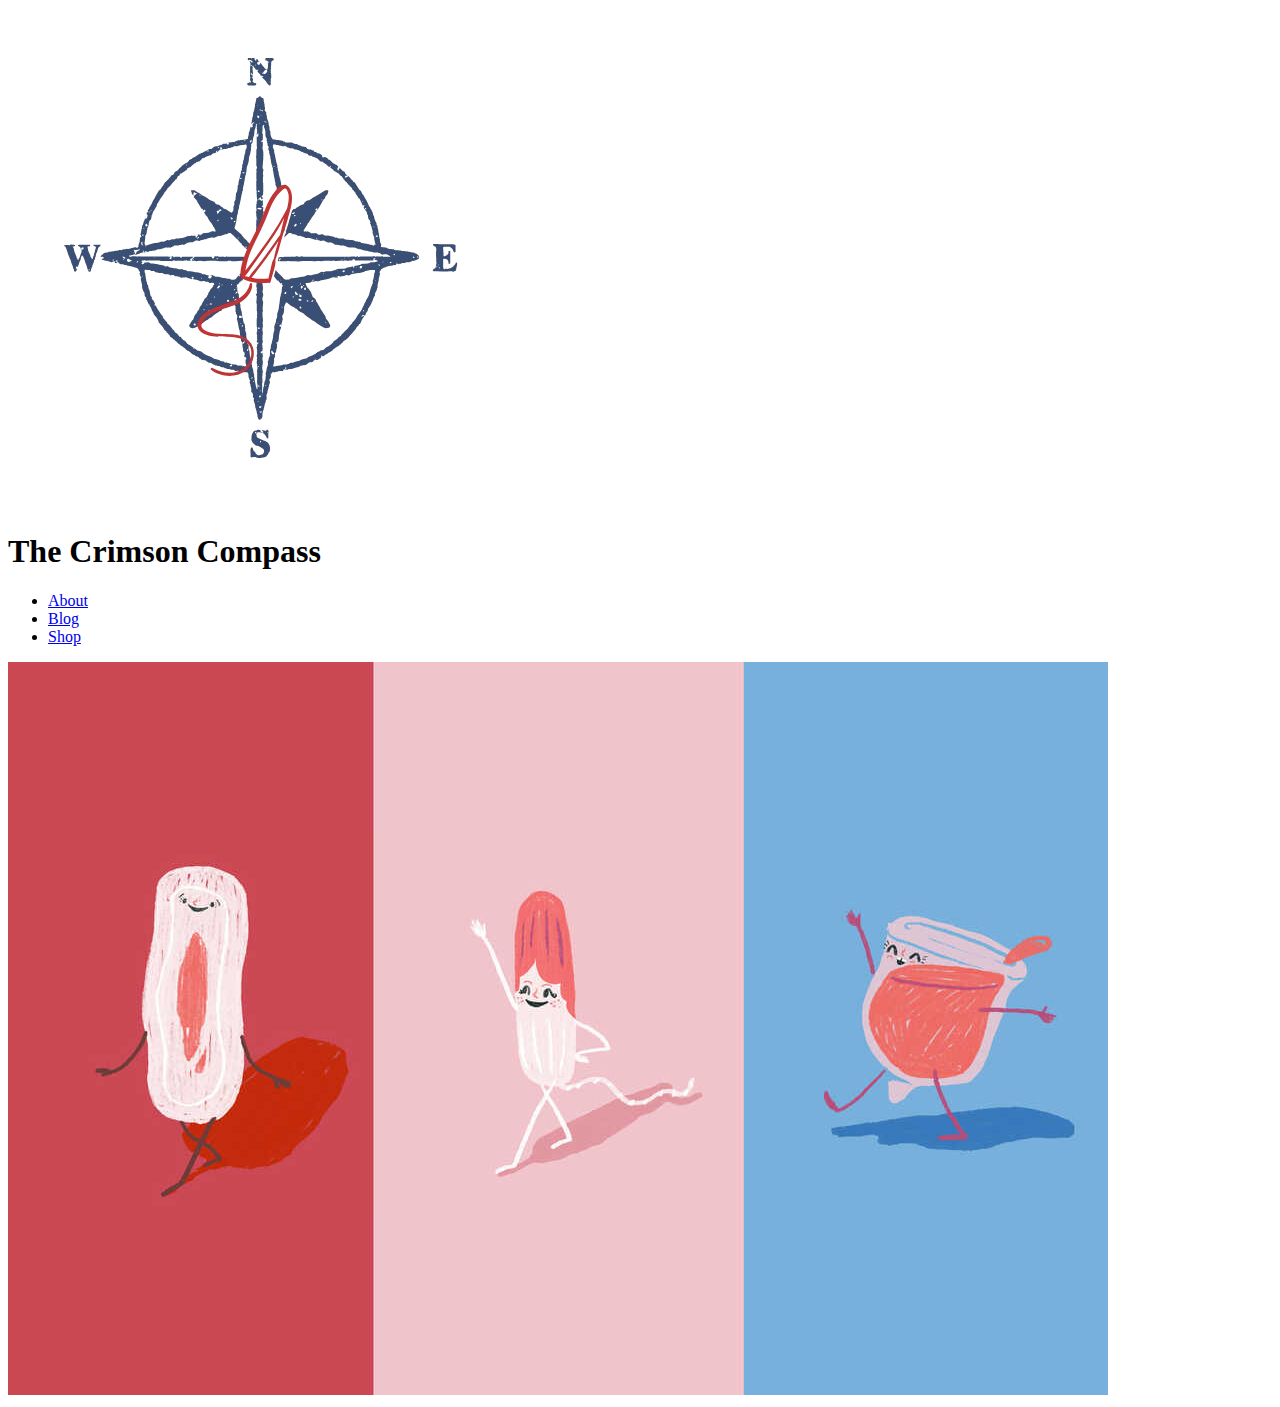
==== index.html @ b9d292fc "Update index.html" ====
<!DOCTYPE html>
<html lang="en">
<head>
    <meta charset="UTF-8">
    <meta name="viewport" content="width=device-width, initial-scale=1.0">
    <title> The Crimson Compass</title>
    <link rel="stylesheet" href="style.css">
</head>
<body>
    <header>
        <div class="logo">
            <img src="logo.png" alt="Compass Logo">
            <h1>The Crimson Compass</h1>
        </div>
        <nav>
            <ul>
                <li><a href="home.html">About</a></li>
                <li><a href="blog.html">Blog</a></li>
                <li><a href="products.html">Shop</a></li>
            </ul>
        </nav>
    </header>

    <main>
        <section class="full-image">
            <img src="header-background.jpg" alt="Homepage Image">
        </section>
    </main>
</body>
</html>
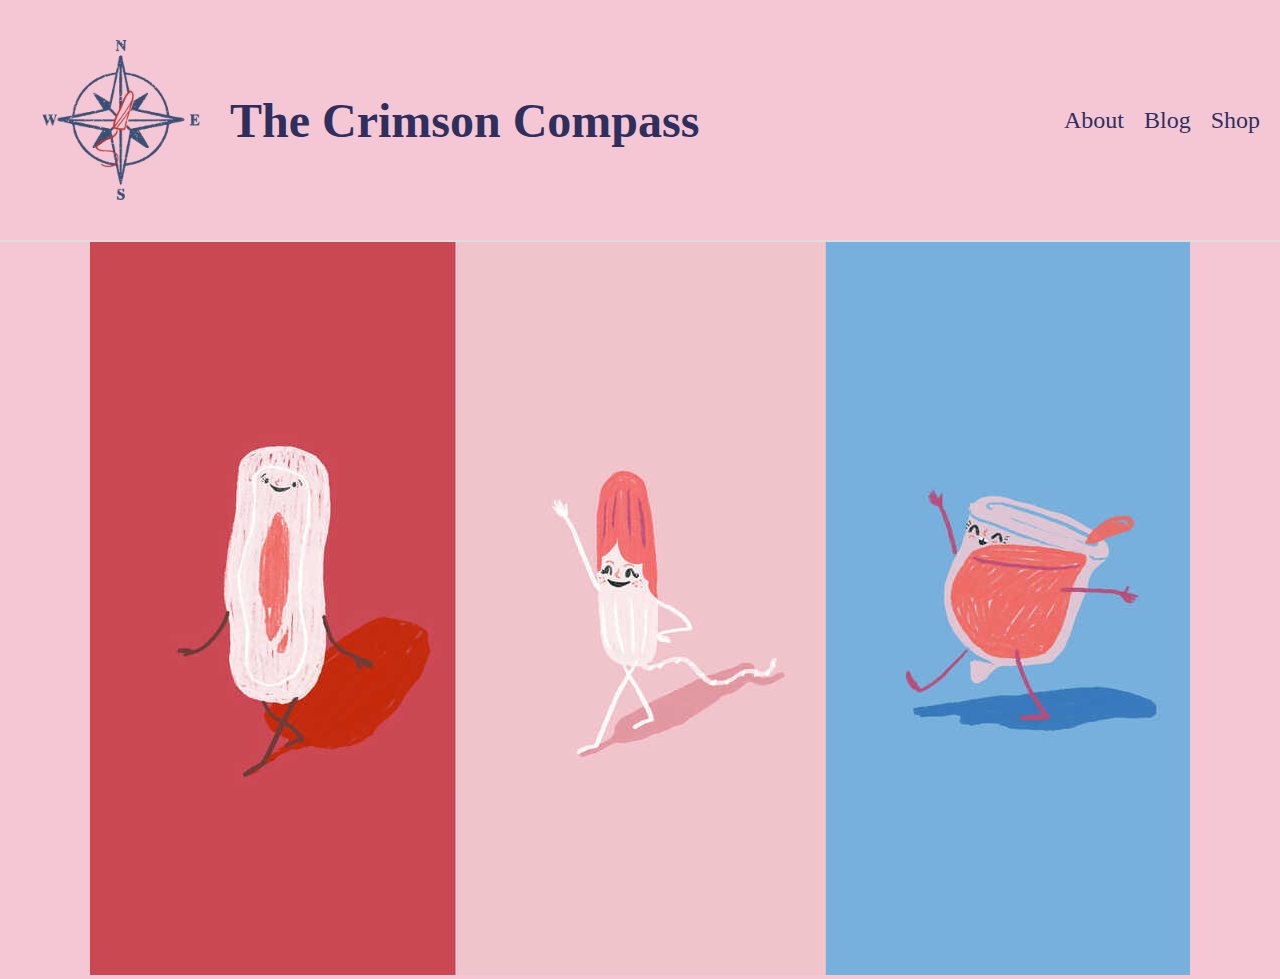
==== commit ea74ed4f: "Update index.html" ====
--- a/index.html
+++ b/index.html
@@ -4,17 +4,17 @@
     <meta charset="UTF-8">
     <meta name="viewport" content="width=device-width, initial-scale=1.0">
     <title> The Crimson Compass</title>
-    <link rel="stylesheet" href="style.css">
+    <link rel="stylesheet" href="styles.css">
 </head>
 <body>
     <header>
         <div class="logo">
-            <img src="logo.png" alt="Compass Logo">
+            <img src="img/logo.png" alt="Compass Logo">
             <h1>The Crimson Compass</h1>
         </div>
         <nav>
             <ul>
-                <li><a href="home.html">About</a></li>
+                <li><a href="index.html">About</a></li>
                 <li><a href="blog.html">Blog</a></li>
                 <li><a href="products.html">Shop</a></li>
             </ul>
@@ -23,8 +23,9 @@
 
     <main>
         <section class="full-image">
-            <img src="header-background.jpg" alt="Homepage Image">
+            <img src="img/header-background.jpg" alt="Homepage Image">
         </section>
     </main>
 </body>
 </html>
+
--- a/styles.css
+++ b/styles.css
@@ -0,0 +1,417 @@
+/* General Reset */
+* {
+    margin: 0;
+    padding: 0;
+    box-sizing: border-box;
+}
+
+body {
+    font-family: 'Georgia', serif;
+    background-color: #f5c7d5;
+    color: #2f2f5e;
+}
+
+header {
+    display: flex;
+    justify-content: space-between;
+    align-items: center;
+    padding: 20px;
+    border-bottom: 2px solid #ddd;
+}
+
+.logo {
+    display: flex;
+    align-items: center;
+}
+
+.logo img {
+    width: 200px;
+    margin-right: 10px;
+}
+
+h1 {
+    font-size: 3rem;
+    font-weight: bold;
+}
+
+nav ul {
+    list-style: none;
+    display: flex;
+    gap: 20px;
+}
+
+nav a {
+    text-decoration: none;
+    font-size: 1.5rem;
+    color: #2f2f5e;
+}
+
+.headerimg {
+    display: flex;
+    justify-content: center;
+    gap: 10px;
+    margin: 40px auto;
+}
+
+.illustration {
+    width: 150px;
+    height: 300px;
+    background-size: cover;
+    border-radius: 10px;
+}
+
+.red {
+    background-color: #b74141;
+}
+
+.pink {
+    background-color: #f5c7d5;
+}
+
+.blue {
+    background-color: #82a4d7;
+}
+
+/* shop */
+* {
+    margin: 0;
+    padding: 0;
+    box-sizing: border-box;
+}
+
+body {
+    font-family: 'Georgia', serif;
+    background-color: #f5c7d5;
+    color: #2f2f5e;
+    text-align: center;
+}
+
+header {
+    display: flex;
+    justify-content: space-between;
+    align-items: center;
+    padding: 20px;
+    border-bottom: 2px solid #ddd;
+}
+
+h1 {
+    font-size: 3rem;
+    font-weight: bold;
+}
+
+nav ul {
+    list-style: none;
+    display: flex;
+    gap: 20px;
+}
+
+nav a {
+    text-decoration: none;
+    font-size: 1.5rem;
+    color: #2f2f5e;
+}
+
+.product-intro h2 {
+    font-size: 2rem;
+    margin: 20px 0;
+}
+
+.products {
+    display: flex;
+    justify-content: center;
+    flex-wrap: wrap;
+    gap: 20px;
+    margin: 20px auto;
+    max-width: 800px;
+}
+
+.product {
+    padding: 10px 20px;
+    border-radius: 20px;
+    color: white;
+    font-weight: bold;
+    font-size: 1.2rem;
+    cursor: pointer;
+}
+
+.product.blue {
+    background-color: #82a4d7;
+}
+
+.product.red {
+    background-color: #b74141;
+}
+
+/* General Reset */
+* {
+    margin: 0;
+    padding: 0;
+    box-sizing: border-box;
+}
+
+body {
+    font-family: 'Georgia', serif;
+    background-color: #f5c7d5;
+    color: #2f2f5e;
+    text-align: center;
+}
+
+header {
+    display: flex;
+    justify-content: space-between;
+    align-items: center;
+    padding: 20px;
+    border-bottom: 2px solid #ddd;
+}
+
+h1 {
+    font-size: 3rem;
+    font-weight: bold;
+}
+
+nav ul {
+    list-style: none;
+    display: flex;
+    gap: 20px;
+}
+
+nav a {
+    text-decoration: none;
+    font-size: 1.5rem;
+    color: #2f2f5e;
+}
+
+.blog-section {
+    display: flex;
+    justify-content: center;
+    gap: 30px;
+    margin: 50px 20px;
+    flex-wrap: wrap;
+}
+
+.blog-card {
+    background-color: #b74141;
+    border-radius: 15px;
+    color: #fff;
+    max-width: 400px;
+    text-align: left;
+    overflow: hidden;
+    box-shadow: 0 4px 6px rgba(0, 0, 0, 0.1);
+}
+
+.blog-card img {
+    width: 100%;
+    height:350px;
+    object-fit: cover;
+}
+
+.blog-content {
+    padding: 20px;
+}
+
+.blog-content h3 {
+    margin-bottom: 10px;
+    font-size: 1.5rem;
+}
+
+.blog-content p {
+    font-size: 1rem;
+    margin-bottom: 20px;
+    line-height: 1.5;
+}
+
+.read-more {
+    background-color: #f5c7d5;
+    color: #2f2f5e;
+    border: none;
+    padding: 10px 20px;
+    font-size: 1rem;
+    cursor: pointer;
+    border-radius: 25px;
+    text-align: center;
+}
+
+.read-more:hover {
+    background-color: #d19baf;
+}
+
+
+/*shopping*/
+
+* {
+    margin: 0;
+    padding: 0;
+    box-sizing: border-box;
+}
+
+h1 {
+    text-align: center;
+    margin: 1rem 0;
+}
+
+.body {
+    width: 100%;
+    display: flex;
+    padding-top: 2rem;
+    justify-content: space-evenly;
+    align-items: flex-start;
+}
+
+.product-card {
+    border-radius: 1rem;
+    border: 1px solid gray;
+    padding: 1rem;
+    margin: 0.5rem;
+    display: flex;
+    flex-direction: column;
+    justify-content: center;
+    align-items: center;
+    width: 45%;
+    text-align: center;
+}
+
+.container{
+    padding: 0 1rem 0 2rem;
+}
+.heading{
+    text-align: center;
+    font-size: 1.3rem;
+    padding: 0;
+    margin: 0;
+    margin-bottom: 1rem;
+}
+
+button {
+    background-color: #82a4d7;
+    color: rgb(60, 60, 60);
+    padding: 0.6rem 1rem;
+    border: none;
+    border-radius: 0.6rem;
+    cursor: pointer;
+    margin: 0.6rem;
+    transition: 0.1s ease-in-out;
+    font-weight: 600;
+    font-size: 0.9rem;
+}
+
+button:hover {
+    background-color: #b74141;
+    transform: translateY(2px);
+}
+
+.result {
+    display: flex;
+    flex-wrap: wrap;
+}
+
+.cart {
+    min-width: 40%;
+    padding-right: 1rem;
+}
+
+.cart-header {
+    display: flex;
+    justify-content: space-between;
+}
+
+hr {
+    color: gray;
+    margin: 0.5rem 0;
+}
+
+.cart-items {
+    margin: 1rem 0;
+}
+
+.cart-item {
+    display: flex;
+    justify-content: space-between;
+    align-items: center;
+    border-radius: 1rem;
+    border: 1px solid rgb(203, 203, 203);
+    padding: 0rem 1rem;
+    margin: 0.3rem 0;
+}
+.cart-detail{
+  display: flex;
+  align-items: center;
+  width: 60%;
+  justify-content: space-between;
+}
+
+.mid {
+    display: flex;
+    align-items: center;
+}
+
+.mid button {
+    font-size: 2rem;
+    font-weight: 600;
+    padding: 0;
+    background-color: white;
+    color: gray;
+}
+
+.mid p {
+    padding: 0.3rem 0.5rem;
+    background-color: rgb(203, 203, 203);
+    border-radius: 0.3rem;
+    margin: 0 0.5rem;
+}
+
+.buy-btn {
+    width: 100%;
+    padding: 0.8rem 0;
+    margin: 0;
+    margin-top: 1.5rem;
+    border-radius: 0.2rem;
+}
+
+.footer{
+    text-align: center;
+    padding: 3rem 0 1rem 0;
+}
+
+
+@media screen and (max-width: 1150px) {
+    .product-card {
+        width: 100%;
+    }
+
+    .result {
+        display: flex;
+        flex-wrap: wrap;
+    }
+
+    .cart {
+        min-width: 50%;
+    }
+}
+
+@media screen and (max-width: 850px) {
+    .body {
+        display: flex;
+        flex-direction: column;
+        align-items: center;
+        justify-content: center;
+    }
+
+    .container {
+        width: 100%;
+        padding: 2rem;
+    }
+
+    .cart {
+        padding: 2rem;
+        width: 100%;
+    }
+}
+
+  
+  .product-image {
+    max-width: 100%;
+    height: 200px;
+    border-bottom: 2px solid #d19baf;
+    margin-bottom: 10px;
+  }
+  
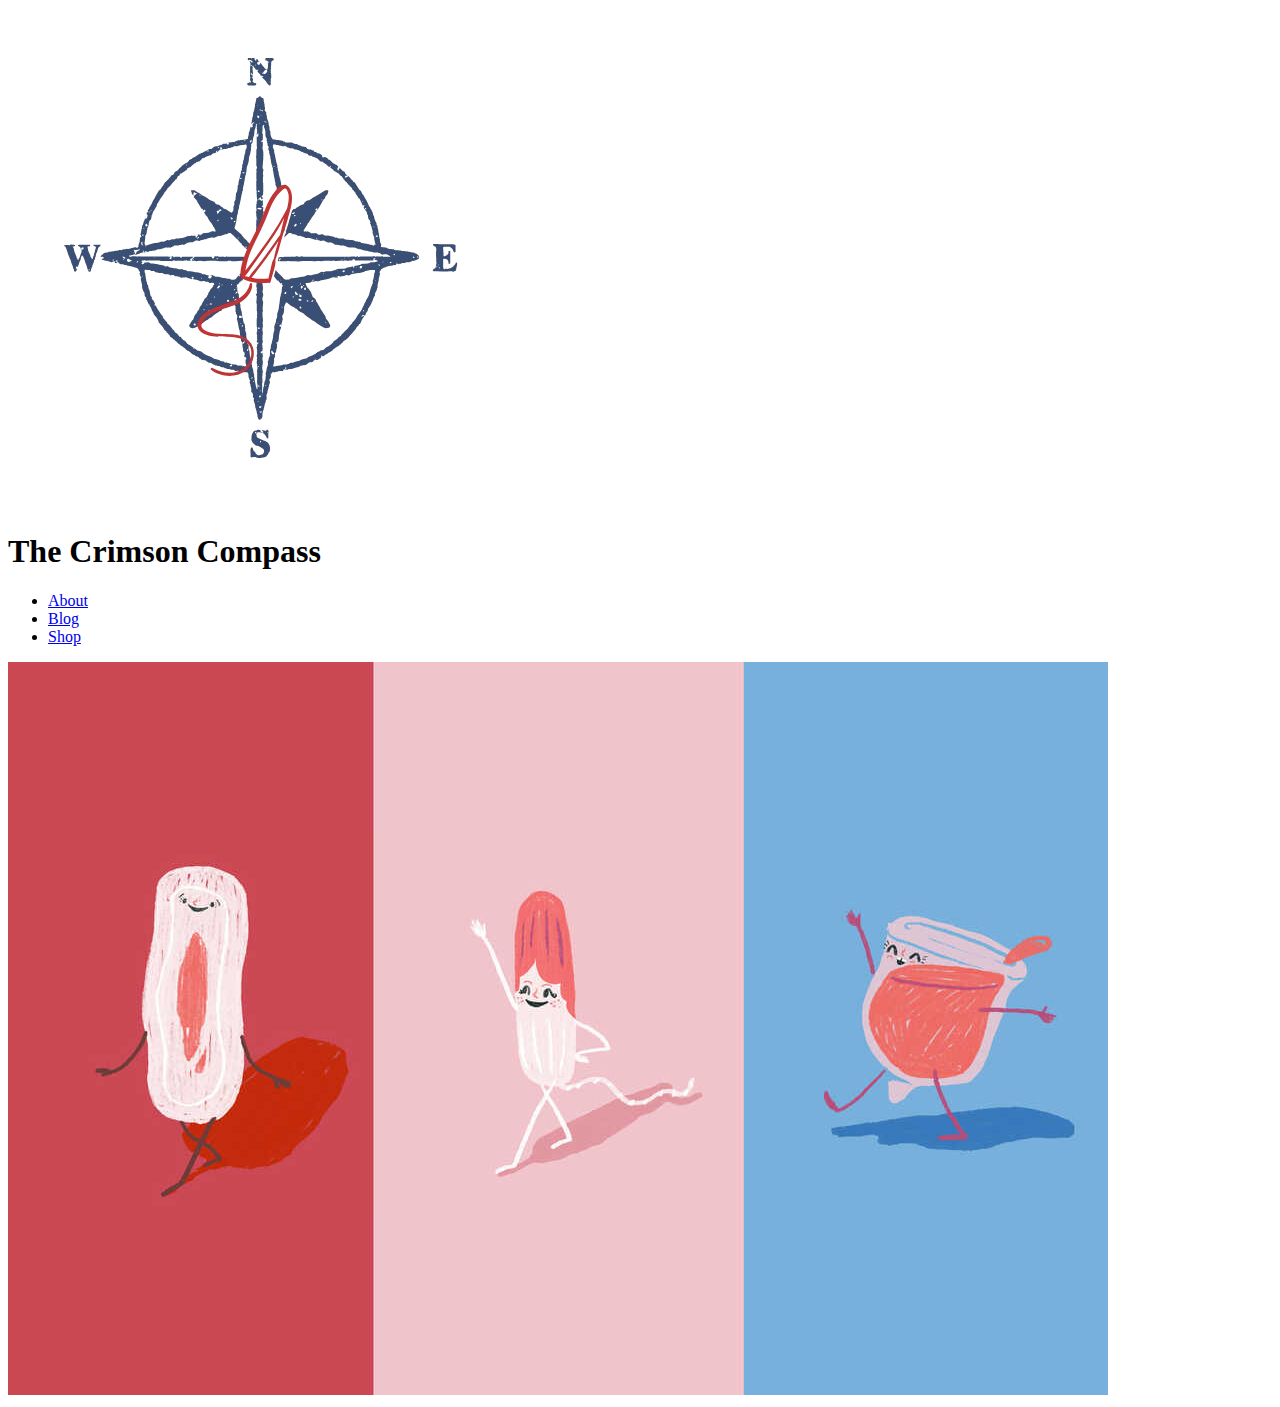
==== commit 4c334ad0: "Update index.html" ====
--- a/index.html
+++ b/index.html
@@ -4,7 +4,7 @@
     <meta charset="UTF-8">
     <meta name="viewport" content="width=device-width, initial-scale=1.0">
     <title> The Crimson Compass</title>
-    <link rel="stylesheet" href="styles.css">
+    <link rel="stylesheet" href="style.css">
 </head>
 <body>
     <header>
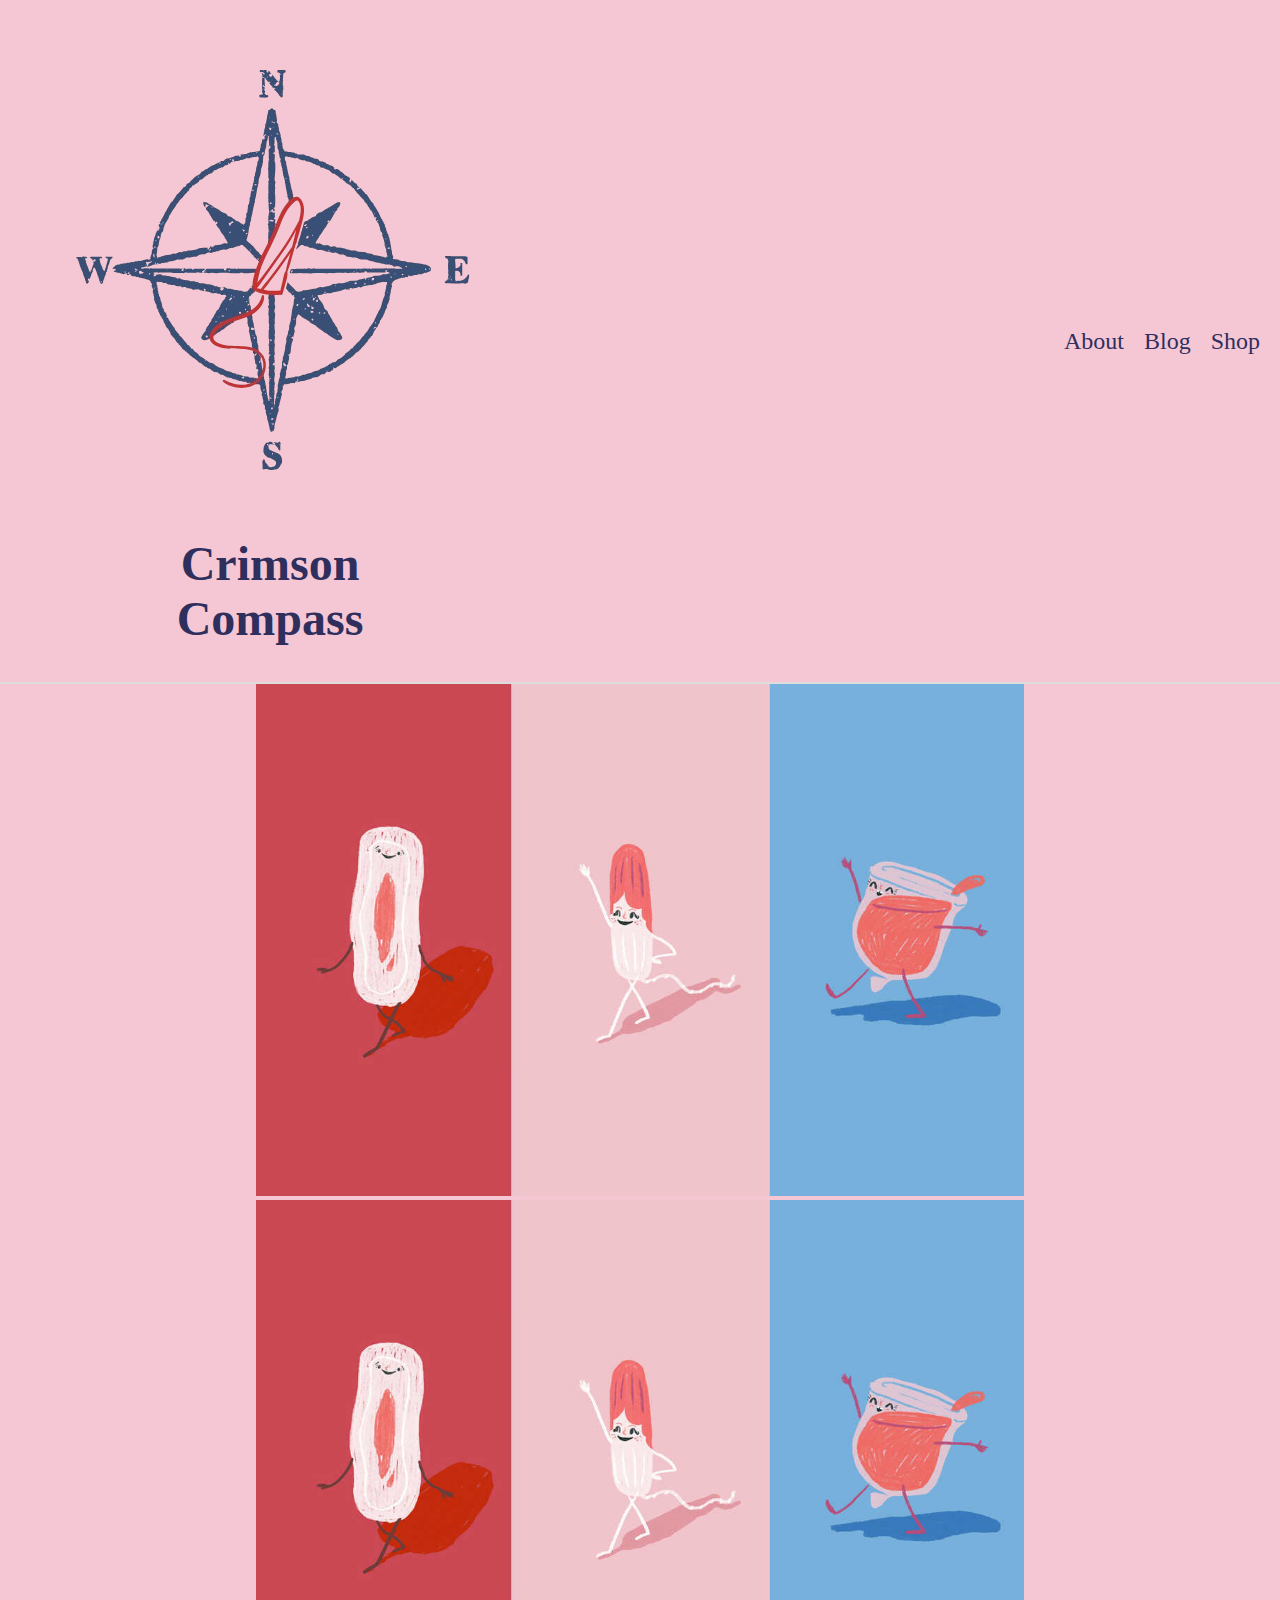
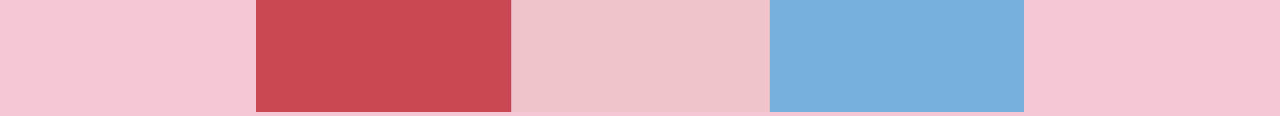
==== commit e5b5ea2f: "Update index.html" ====
--- a/index.html
+++ b/index.html
@@ -1,31 +1,38 @@
 <!DOCTYPE html>
 <html lang="en">
-<head>
-    <meta charset="UTF-8">
-    <meta name="viewport" content="width=device-width, initial-scale=1.0">
-    <title> The Crimson Compass</title>
-    <link rel="stylesheet" href="style.css">
-</head>
-<body>
-    <header>
-        <div class="logo">
-            <img src="img/logo.png" alt="Compass Logo">
-            <h1>The Crimson Compass</h1>
+
+    <head>
+        <meta charset="UTF-8" />
+        <meta name="viewport" content="width=device-width, initial-scale=1.0" />
+        <link rel="stylesheet" href="styles.css">
+        <title>The Crimson Compass</title>
+    </head>
+
+    <body>
+        <header class="header">
+            <div class="logo-container">
+                <a href="home.html">
+                    <img src="img/logo.png" alt="Compass Logo" class="logo">
+                </a>
+                <h1 class="site-title">Crimson <br> Compass</span></h1>
+            </div>
+
+            <nav class="navigation">
+                <ul>
+                    <li><a href="about.html">About</a></li>
+                    <li><a href="blog.html">Blog</a></li>
+                    <li><a href="products.html">Shop</a></li>
+                </ul>
+            </nav>
+        </header>
+
+        <main>
+        <div class="column1"></div>
+        <div class="column2">
+            <img src="img/header-background.jpg" alt="header-background" width="60%">
+            <img src="img/header-background.jpg" alt="header-background" width="60%">
         </div>
-        <nav>
-            <ul>
-                <li><a href="index.html">About</a></li>
-                <li><a href="blog.html">Blog</a></li>
-                <li><a href="products.html">Shop</a></li>
-            </ul>
-        </nav>
-    </header>
-
-    <main>
-        <section class="full-image">
-            <img src="img/header-background.jpg" alt="Homepage Image">
-        </section>
-    </main>
-</body>
+        <div class="column3"></div>
+        </main>
+    </body>
 </html>
-
--- a/styles.css
+++ b/styles.css
@@ -0,0 +1,417 @@
+/* General Reset */
+* {
+    margin: 0;
+    padding: 0;
+    box-sizing: border-box;
+}
+
+body {
+    font-family: 'Georgia', serif;
+    background-color: #f5c7d5;
+    color: #2f2f5e;
+}
+
+header {
+    display: flex;
+    justify-content: space-between;
+    align-items: center;
+    padding: 20px;
+    border-bottom: 2px solid #ddd;
+}
+
+.logo {
+    display: flex;
+    align-items: center;
+}
+
+.logo img {
+    width: 200px;
+    margin-right: 10px;
+}
+
+h1 {
+    font-size: 3rem;
+    font-weight: bold;
+}
+
+nav ul {
+    list-style: none;
+    display: flex;
+    gap: 20px;
+}
+
+nav a {
+    text-decoration: none;
+    font-size: 1.5rem;
+    color: #2f2f5e;
+}
+
+.headerimg {
+    display: flex;
+    justify-content: center;
+    gap: 10px;
+    margin: 40px auto;
+}
+
+.illustration {
+    width: 150px;
+    height: 300px;
+    background-size: cover;
+    border-radius: 10px;
+}
+
+.red {
+    background-color: #b74141;
+}
+
+.pink {
+    background-color: #f5c7d5;
+}
+
+.blue {
+    background-color: #82a4d7;
+}
+
+/* shop */
+* {
+    margin: 0;
+    padding: 0;
+    box-sizing: border-box;
+}
+
+body {
+    font-family: 'Georgia', serif;
+    background-color: #f5c7d5;
+    color: #2f2f5e;
+    text-align: center;
+}
+
+header {
+    display: flex;
+    justify-content: space-between;
+    align-items: center;
+    padding: 20px;
+    border-bottom: 2px solid #ddd;
+}
+
+h1 {
+    font-size: 3rem;
+    font-weight: bold;
+}
+
+nav ul {
+    list-style: none;
+    display: flex;
+    gap: 20px;
+}
+
+nav a {
+    text-decoration: none;
+    font-size: 1.5rem;
+    color: #2f2f5e;
+}
+
+.product-intro h2 {
+    font-size: 2rem;
+    margin: 20px 0;
+}
+
+.products {
+    display: flex;
+    justify-content: center;
+    flex-wrap: wrap;
+    gap: 20px;
+    margin: 20px auto;
+    max-width: 800px;
+}
+
+.product {
+    padding: 10px 20px;
+    border-radius: 20px;
+    color: white;
+    font-weight: bold;
+    font-size: 1.2rem;
+    cursor: pointer;
+}
+
+.product.blue {
+    background-color: #82a4d7;
+}
+
+.product.red {
+    background-color: #b74141;
+}
+
+/* General Reset */
+* {
+    margin: 0;
+    padding: 0;
+    box-sizing: border-box;
+}
+
+body {
+    font-family: 'Georgia', serif;
+    background-color: #f5c7d5;
+    color: #2f2f5e;
+    text-align: center;
+}
+
+header {
+    display: flex;
+    justify-content: space-between;
+    align-items: center;
+    padding: 20px;
+    border-bottom: 2px solid #ddd;
+}
+
+h1 {
+    font-size: 3rem;
+    font-weight: bold;
+}
+
+nav ul {
+    list-style: none;
+    display: flex;
+    gap: 20px;
+}
+
+nav a {
+    text-decoration: none;
+    font-size: 1.5rem;
+    color: #2f2f5e;
+}
+
+.blog-section {
+    display: flex;
+    justify-content: center;
+    gap: 30px;
+    margin: 50px 20px;
+    flex-wrap: wrap;
+}
+
+.blog-card {
+    background-color: #b74141;
+    border-radius: 15px;
+    color: #fff;
+    max-width: 400px;
+    text-align: left;
+    overflow: hidden;
+    box-shadow: 0 4px 6px rgba(0, 0, 0, 0.1);
+}
+
+.blog-card img {
+    width: 100%;
+    height:350px;
+    object-fit: cover;
+}
+
+.blog-content {
+    padding: 20px;
+}
+
+.blog-content h3 {
+    margin-bottom: 10px;
+    font-size: 1.5rem;
+}
+
+.blog-content p {
+    font-size: 1rem;
+    margin-bottom: 20px;
+    line-height: 1.5;
+}
+
+.read-more {
+    background-color: #f5c7d5;
+    color: #2f2f5e;
+    border: none;
+    padding: 10px 20px;
+    font-size: 1rem;
+    cursor: pointer;
+    border-radius: 25px;
+    text-align: center;
+}
+
+.read-more:hover {
+    background-color: #d19baf;
+}
+
+
+/*shopping*/
+
+* {
+    margin: 0;
+    padding: 0;
+    box-sizing: border-box;
+}
+
+h1 {
+    text-align: center;
+    margin: 1rem 0;
+}
+
+.body {
+    width: 100%;
+    display: flex;
+    padding-top: 2rem;
+    justify-content: space-evenly;
+    align-items: flex-start;
+}
+
+.product-card {
+    border-radius: 1rem;
+    border: 1px solid gray;
+    padding: 1rem;
+    margin: 0.5rem;
+    display: flex;
+    flex-direction: column;
+    justify-content: center;
+    align-items: center;
+    width: 45%;
+    text-align: center;
+}
+
+.container{
+    padding: 0 1rem 0 2rem;
+}
+.heading{
+    text-align: center;
+    font-size: 1.3rem;
+    padding: 0;
+    margin: 0;
+    margin-bottom: 1rem;
+}
+
+button {
+    background-color: #82a4d7;
+    color: rgb(60, 60, 60);
+    padding: 0.6rem 1rem;
+    border: none;
+    border-radius: 0.6rem;
+    cursor: pointer;
+    margin: 0.6rem;
+    transition: 0.1s ease-in-out;
+    font-weight: 600;
+    font-size: 0.9rem;
+}
+
+button:hover {
+    background-color: #b74141;
+    transform: translateY(2px);
+}
+
+.result {
+    display: flex;
+    flex-wrap: wrap;
+}
+
+.cart {
+    min-width: 40%;
+    padding-right: 1rem;
+}
+
+.cart-header {
+    display: flex;
+    justify-content: space-between;
+}
+
+hr {
+    color: gray;
+    margin: 0.5rem 0;
+}
+
+.cart-items {
+    margin: 1rem 0;
+}
+
+.cart-item {
+    display: flex;
+    justify-content: space-between;
+    align-items: center;
+    border-radius: 1rem;
+    border: 1px solid rgb(203, 203, 203);
+    padding: 0rem 1rem;
+    margin: 0.3rem 0;
+}
+.cart-detail{
+  display: flex;
+  align-items: center;
+  width: 60%;
+  justify-content: space-between;
+}
+
+.mid {
+    display: flex;
+    align-items: center;
+}
+
+.mid button {
+    font-size: 2rem;
+    font-weight: 600;
+    padding: 0;
+    background-color: white;
+    color: gray;
+}
+
+.mid p {
+    padding: 0.3rem 0.5rem;
+    background-color: rgb(203, 203, 203);
+    border-radius: 0.3rem;
+    margin: 0 0.5rem;
+}
+
+.buy-btn {
+    width: 100%;
+    padding: 0.8rem 0;
+    margin: 0;
+    margin-top: 1.5rem;
+    border-radius: 0.2rem;
+}
+
+.footer{
+    text-align: center;
+    padding: 3rem 0 1rem 0;
+}
+
+
+@media screen and (max-width: 1150px) {
+    .product-card {
+        width: 100%;
+    }
+
+    .result {
+        display: flex;
+        flex-wrap: wrap;
+    }
+
+    .cart {
+        min-width: 50%;
+    }
+}
+
+@media screen and (max-width: 850px) {
+    .body {
+        display: flex;
+        flex-direction: column;
+        align-items: center;
+        justify-content: center;
+    }
+
+    .container {
+        width: 100%;
+        padding: 2rem;
+    }
+
+    .cart {
+        padding: 2rem;
+        width: 100%;
+    }
+}
+
+  
+  .product-image {
+    max-width: 100%;
+    height: 200px;
+    border-bottom: 2px solid #d19baf;
+    margin-bottom: 10px;
+  }
+  
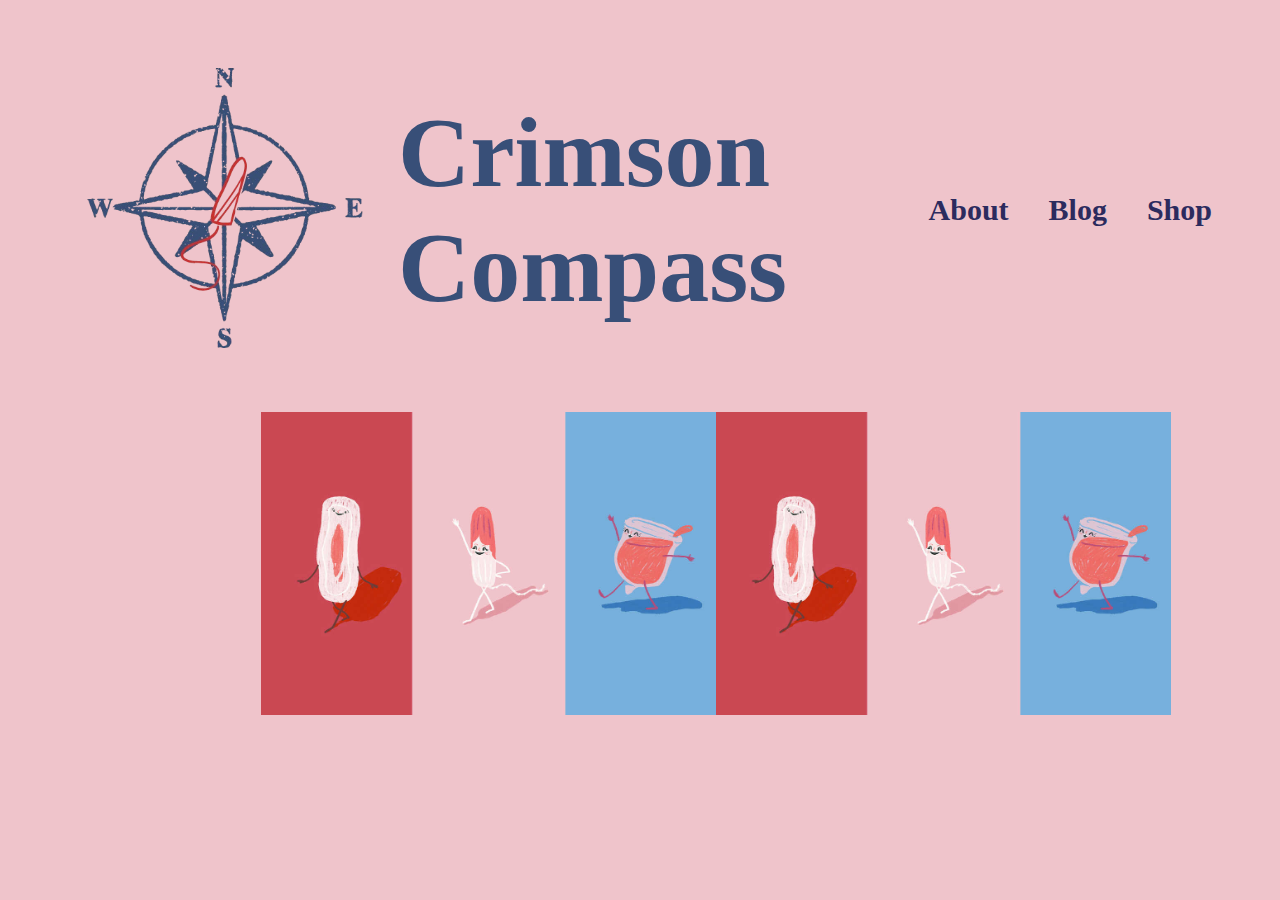
==== commit d51da48b: "Update index.html" ====
--- a/index.html
+++ b/index.html
@@ -11,7 +11,7 @@
     <body>
         <header class="header">
             <div class="logo-container">
-                <a href="home.html">
+                <a href="index.html">
                     <img src="img/logo.png" alt="Compass Logo" class="logo">
                 </a>
                 <h1 class="site-title">Crimson <br> Compass</span></h1>
--- a/styles.css
+++ b/styles.css
@@ -1,417 +1,119 @@
-/* General Reset */
-* {
-    margin: 0;
-    padding: 0;
-    box-sizing: border-box;
+@font-face 
+{
+    font-family: 'Sandler';
+    src: url('Sandler.otf') format('truetype');
 }
 
-body {
-    font-family: 'Georgia', serif;
-    background-color: #f5c7d5;
-    color: #2f2f5e;
+h1
+{
+    font-family: 'Sandler', Georgia; 
 }
 
-header {
+.header {
     display: flex;
     justify-content: space-between;
     align-items: center;
-    padding: 20px;
-    border-bottom: 2px solid #ddd;
+    padding: 20px 40px;
+  }
+
+main
+{
+    display: flex;
+    flex-wrap: wrap;
+    text-align: center;
 }
 
-.logo {
+.column1 
+{
+    width: 20%;
+}
+
+.column2 
+{
+    width: 60%;
+    display: inline-flex;
+}
+
+.column3 
+{
+    width: 20%;
+}
+
+body
+{
+    background-color: #EFC4CB;
+}
+  
+.logo 
+{
+    width: 350px;
+    height: auto;
+}
+  
+.logo-container 
+{
     display: flex;
     align-items: center;
 }
 
-.logo img {
-    width: 200px;
-    margin-right: 10px;
+.site-title 
+{
+    font-size: 100px;
+    color: #384F78; 
 }
 
-h1 {
-    font-size: 3rem;
+.navigation ul {
+    display: flex;
+    list-style-type: none;
+  }
+  
+  .navigation li {
+    margin: 0 20px;
+  }
+  
+  .navigation a {
+    text-decoration: none;
+    font-size: 30px;
     font-weight: bold;
+    color: #2C2B5E;
+  }
+  
+  .navigation a:hover {
+    color: #DA627D; 
+  }
+
+  @media (max-width: 600px) {
+    .header {
+        flex-direction: column;
+        align-items: center;
+        padding: 10px;
+    }
+
+    .logo {
+        max-width: 80%; /* Make the logo larger on smaller screens */
+    }
+
+    .site-title {
+        font-size: 1.2em; /* Smaller font size for mobile */
+        text-align: center; /* Center text */
+    }
 }
 
-nav ul {
-    list-style: none;
-    display: flex;
-    gap: 20px;
+/* Tablet styles */
+@media (min-width: 601px) and (max-width: 900px) {
+    .site-title {
+        font-size: 1.4em; /* Adjust font size for tablets */
+    }
+
+    .logo {
+        max-width: 90%; /* Slightly larger logo on tablet */
+    }
 }
 
-nav a {
-    text-decoration: none;
-    font-size: 1.5rem;
-    color: #2f2f5e;
-}
-
-.headerimg {
-    display: flex;
-    justify-content: center;
-    gap: 10px;
-    margin: 40px auto;
-}
-
-.illustration {
-    width: 150px;
-    height: 300px;
-    background-size: cover;
-    border-radius: 10px;
-}
-
-.red {
-    background-color: #b74141;
-}
-
-.pink {
-    background-color: #f5c7d5;
-}
-
-.blue {
-    background-color: #82a4d7;
-}
-
-/* shop */
-* {
-    margin: 0;
-    padding: 0;
-    box-sizing: border-box;
-}
-
-body {
-    font-family: 'Georgia', serif;
-    background-color: #f5c7d5;
-    color: #2f2f5e;
-    text-align: center;
-}
-
-header {
-    display: flex;
-    justify-content: space-between;
-    align-items: center;
-    padding: 20px;
-    border-bottom: 2px solid #ddd;
-}
-
-h1 {
-    font-size: 3rem;
-    font-weight: bold;
-}
-
-nav ul {
-    list-style: none;
-    display: flex;
-    gap: 20px;
-}
-
-nav a {
-    text-decoration: none;
-    font-size: 1.5rem;
-    color: #2f2f5e;
-}
-
-.product-intro h2 {
-    font-size: 2rem;
-    margin: 20px 0;
-}
-
-.products {
-    display: flex;
-    justify-content: center;
-    flex-wrap: wrap;
-    gap: 20px;
-    margin: 20px auto;
-    max-width: 800px;
-}
-
-.product {
-    padding: 10px 20px;
-    border-radius: 20px;
-    color: white;
-    font-weight: bold;
-    font-size: 1.2rem;
-    cursor: pointer;
-}
-
-.product.blue {
-    background-color: #82a4d7;
-}
-
-.product.red {
-    background-color: #b74141;
-}
-
-/* General Reset */
-* {
-    margin: 0;
-    padding: 0;
-    box-sizing: border-box;
-}
-
-body {
-    font-family: 'Georgia', serif;
-    background-color: #f5c7d5;
-    color: #2f2f5e;
-    text-align: center;
-}
-
-header {
-    display: flex;
-    justify-content: space-between;
-    align-items: center;
-    padding: 20px;
-    border-bottom: 2px solid #ddd;
-}
-
-h1 {
-    font-size: 3rem;
-    font-weight: bold;
-}
-
-nav ul {
-    list-style: none;
-    display: flex;
-    gap: 20px;
-}
-
-nav a {
-    text-decoration: none;
-    font-size: 1.5rem;
-    color: #2f2f5e;
-}
-
-.blog-section {
-    display: flex;
-    justify-content: center;
-    gap: 30px;
-    margin: 50px 20px;
-    flex-wrap: wrap;
-}
-
-.blog-card {
-    background-color: #b74141;
-    border-radius: 15px;
-    color: #fff;
-    max-width: 400px;
-    text-align: left;
-    overflow: hidden;
-    box-shadow: 0 4px 6px rgba(0, 0, 0, 0.1);
-}
-
-.blog-card img {
-    width: 100%;
-    height:350px;
-    object-fit: cover;
-}
-
-.blog-content {
-    padding: 20px;
-}
-
-.blog-content h3 {
-    margin-bottom: 10px;
+.about
+{
+    padding: 50px;
     font-size: 1.5rem;
 }
 
-.blog-content p {
-    font-size: 1rem;
-    margin-bottom: 20px;
-    line-height: 1.5;
-}
 
-.read-more {
-    background-color: #f5c7d5;
-    color: #2f2f5e;
-    border: none;
-    padding: 10px 20px;
-    font-size: 1rem;
-    cursor: pointer;
-    border-radius: 25px;
-    text-align: center;
-}
-
-.read-more:hover {
-    background-color: #d19baf;
-}
-
-
-/*shopping*/
-
-* {
-    margin: 0;
-    padding: 0;
-    box-sizing: border-box;
-}
-
-h1 {
-    text-align: center;
-    margin: 1rem 0;
-}
-
-.body {
-    width: 100%;
-    display: flex;
-    padding-top: 2rem;
-    justify-content: space-evenly;
-    align-items: flex-start;
-}
-
-.product-card {
-    border-radius: 1rem;
-    border: 1px solid gray;
-    padding: 1rem;
-    margin: 0.5rem;
-    display: flex;
-    flex-direction: column;
-    justify-content: center;
-    align-items: center;
-    width: 45%;
-    text-align: center;
-}
-
-.container{
-    padding: 0 1rem 0 2rem;
-}
-.heading{
-    text-align: center;
-    font-size: 1.3rem;
-    padding: 0;
-    margin: 0;
-    margin-bottom: 1rem;
-}
-
-button {
-    background-color: #82a4d7;
-    color: rgb(60, 60, 60);
-    padding: 0.6rem 1rem;
-    border: none;
-    border-radius: 0.6rem;
-    cursor: pointer;
-    margin: 0.6rem;
-    transition: 0.1s ease-in-out;
-    font-weight: 600;
-    font-size: 0.9rem;
-}
-
-button:hover {
-    background-color: #b74141;
-    transform: translateY(2px);
-}
-
-.result {
-    display: flex;
-    flex-wrap: wrap;
-}
-
-.cart {
-    min-width: 40%;
-    padding-right: 1rem;
-}
-
-.cart-header {
-    display: flex;
-    justify-content: space-between;
-}
-
-hr {
-    color: gray;
-    margin: 0.5rem 0;
-}
-
-.cart-items {
-    margin: 1rem 0;
-}
-
-.cart-item {
-    display: flex;
-    justify-content: space-between;
-    align-items: center;
-    border-radius: 1rem;
-    border: 1px solid rgb(203, 203, 203);
-    padding: 0rem 1rem;
-    margin: 0.3rem 0;
-}
-.cart-detail{
-  display: flex;
-  align-items: center;
-  width: 60%;
-  justify-content: space-between;
-}
-
-.mid {
-    display: flex;
-    align-items: center;
-}
-
-.mid button {
-    font-size: 2rem;
-    font-weight: 600;
-    padding: 0;
-    background-color: white;
-    color: gray;
-}
-
-.mid p {
-    padding: 0.3rem 0.5rem;
-    background-color: rgb(203, 203, 203);
-    border-radius: 0.3rem;
-    margin: 0 0.5rem;
-}
-
-.buy-btn {
-    width: 100%;
-    padding: 0.8rem 0;
-    margin: 0;
-    margin-top: 1.5rem;
-    border-radius: 0.2rem;
-}
-
-.footer{
-    text-align: center;
-    padding: 3rem 0 1rem 0;
-}
-
-
-@media screen and (max-width: 1150px) {
-    .product-card {
-        width: 100%;
-    }
-
-    .result {
-        display: flex;
-        flex-wrap: wrap;
-    }
-
-    .cart {
-        min-width: 50%;
-    }
-}
-
-@media screen and (max-width: 850px) {
-    .body {
-        display: flex;
-        flex-direction: column;
-        align-items: center;
-        justify-content: center;
-    }
-
-    .container {
-        width: 100%;
-        padding: 2rem;
-    }
-
-    .cart {
-        padding: 2rem;
-        width: 100%;
-    }
-}
-
-  
-  .product-image {
-    max-width: 100%;
-    height: 200px;
-    border-bottom: 2px solid #d19baf;
-    margin-bottom: 10px;
-  }
-  
